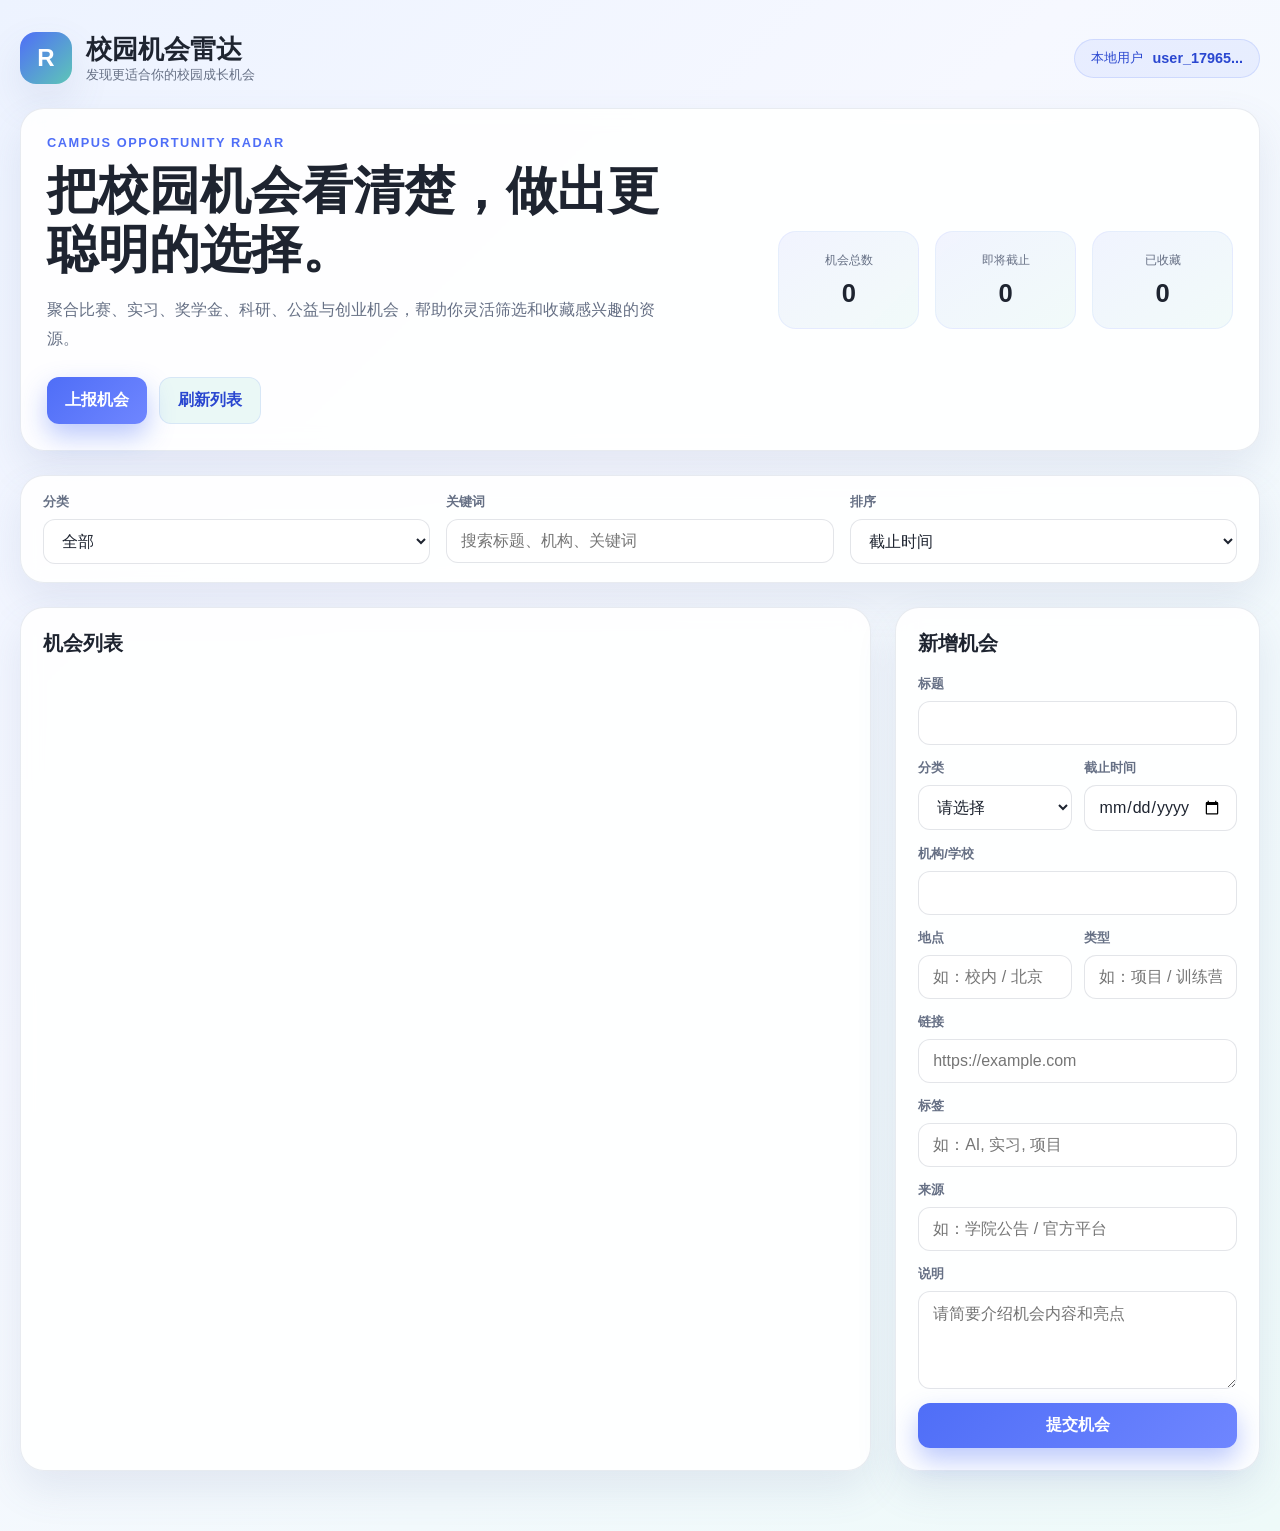
==== templates/index.html @ 20d59e8e "校园机会雷达first" ====
<!DOCTYPE html>
<html lang="zh-CN">
  <head>
    <meta charset="UTF-8" />
    <meta name="viewport" content="width=device-width, initial-scale=1.0" />
    <title>校园机会雷达</title>
    <link rel="stylesheet" href="/static/css/style.css" />
  </head>
  <body>
    <div class="page-shell">
      <header class="topbar">
        <div class="brand-wrap">
          <div class="brand-mark">R</div>
          <div>
            <div class="brand-name">校园机会雷达</div>
            <div class="brand-sub">发现更适合你的校园成长机会</div>
          </div>
        </div>
        <div class="user-pill">
          <span>本地用户</span>
          <strong id="userIdBadge">加载中...</strong>
        </div>
      </header>

      <main class="layout">
        <section class="hero panel">
          <div class="hero-copy">
            <p class="eyebrow">Campus Opportunity Radar</p>
            <h1>把校园机会看清楚，做出更聪明的选择。</h1>
            <p class="hero-text">
              聚合比赛、实习、奖学金、科研、公益与创业机会，帮助你灵活筛选和收藏感兴趣的资源。
            </p>
            <div class="cta-row">
              <button id="jumpToForm" class="primary-btn">上报机会</button>
              <button id="refreshBtn" class="ghost-btn">刷新列表</button>
            </div>
          </div>
          <div class="hero-metrics">
            <div class="stat-card">
              <span class="stat-label">机会总数</span>
              <strong id="totalCount">0</strong>
            </div>
            <div class="stat-card">
              <span class="stat-label">即将截止</span>
              <strong id="upcomingCount">0</strong>
            </div>
            <div class="stat-card">
              <span class="stat-label">已收藏</span>
              <strong id="bookmarkCount">0</strong>
            </div>
          </div>
        </section>

        <section class="panel filters-panel">
          <div class="control-group">
            <label for="categoryFilter">分类</label>
            <select id="categoryFilter">
              <option value="all">全部</option>
              <option value="比赛">比赛</option>
              <option value="实习">实习</option>
              <option value="奖学金">奖学金</option>
              <option value="科研">科研</option>
              <option value="公益">公益</option>
              <option value="创业">创业</option>
            </select>
          </div>

          <div class="control-group wide">
            <label for="searchInput">关键词</label>
            <input id="searchInput" type="text" placeholder="搜索标题、机构、关键词" />
          </div>

          <div class="control-group">
            <label for="sortSelect">排序</label>
            <select id="sortSelect">
              <option value="deadline">截止时间</option>
              <option value="featured">置顶推荐</option>
              <option value="newest">最新发布</option>
            </select>
          </div>
        </section>

        <section class="content-grid">
          <div class="panel list-panel">
            <div class="section-header">
              <h2>机会列表</h2>
            </div>
            <div id="opportunityList" class="opportunity-list"></div>
          </div>

          <aside class="panel side-panel">
            <div class="section-header">
              <h2>新增机会</h2>
            </div>

            <form id="opportunityForm" class="opportunity-form">
              <div class="field-group">
                <label for="titleInput">标题</label>
                <input id="titleInput" name="title" type="text" required />
              </div>

              <div class="two-col">
                <div class="field-group">
                  <label for="categoryInput">分类</label>
                  <select id="categoryInput" name="category" required>
                    <option value="">请选择</option>
                    <option value="比赛">比赛</option>
                    <option value="实习">实习</option>
                    <option value="奖学金">奖学金</option>
                    <option value="科研">科研</option>
                    <option value="公益">公益</option>
                    <option value="创业">创业</option>
                  </select>
                </div>

                <div class="field-group">
                  <label for="deadlineInput">截止时间</label>
                  <input id="deadlineInput" name="deadline" type="date" />
                </div>
              </div>

              <div class="field-group">
                <label for="institutionInput">机构/学校</label>
                <input id="institutionInput" name="institution" type="text" required />
              </div>

              <div class="two-col">
                <div class="field-group">
                  <label for="locationInput">地点</label>
                  <input id="locationInput" name="location" type="text" placeholder="如：校内 / 北京" />
                </div>

                <div class="field-group">
                  <label for="typeInput">类型</label>
                  <input id="typeInput" name="type" type="text" placeholder="如：项目 / 训练营" />
                </div>
              </div>

              <div class="field-group">
                <label for="urlInput">链接</label>
                <input id="urlInput" name="url" type="url" placeholder="https://example.com" />
              </div>

              <div class="field-group">
                <label for="tagsInput">标签</label>
                <input id="tagsInput" name="tags" type="text" placeholder="如：AI, 实习, 项目" />
              </div>

              <div class="field-group">
                <label for="sourceInput">来源</label>
                <input id="sourceInput" name="source" type="text" placeholder="如：学院公告 / 官方平台" />
              </div>

              <div class="field-group">
                <label for="descriptionInput">说明</label>
                <textarea id="descriptionInput" name="description" rows="4" placeholder="请简要介绍机会内容和亮点"></textarea>
              </div>

              <button type="submit" class="primary-btn full-width">提交机会</button>
            </form>
          </aside>
        </section>
      </main>
    </div>

    <script src="/static/js/app.js"></script>
  </body>
</html>
---- static/css/style.css ----
:root {
  --bg: #f4f7ff;
  --panel: rgba(255, 255, 255, 0.9);
  --panel-strong: #ffffff;
  --primary: #4f6ef7;
  --primary-dark: #2a47d0;
  --secondary: #5ec6b7;
  --accent: #ffb052;
  --text: #1e2430;
  --muted: #667085;
  --card-border: rgba(102, 112, 133, 0.18);
  --shadow: 0 18px 40px rgba(92, 109, 158, 0.12);
  --danger: #ef5b5b;
}

* {
  box-sizing: border-box;
}

html {
  scroll-behavior: smooth;
}

body {
  margin: 0;
  font-family: "Segoe UI", "PingFang SC", "Microsoft YaHei", sans-serif;
  background: linear-gradient(135deg, #edf3ff 0%, #f6f8ff 38%, #eefaf9 100%);
  color: var(--text);
}

button,
input,
select,
textarea {
  font: inherit;
}

button {
  cursor: pointer;
}

.page-shell {
  max-width: 1280px;
  margin: 0 auto;
  padding: 32px 20px 60px;
}

.topbar {
  display: flex;
  justify-content: space-between;
  align-items: center;
  gap: 16px;
  margin-bottom: 24px;
}

.brand-wrap {
  display: flex;
  align-items: center;
  gap: 14px;
}

.brand-mark {
  width: 52px;
  height: 52px;
  border-radius: 16px;
  background: linear-gradient(135deg, var(--primary) 0%, var(--secondary) 100%);
  color: white;
  display: grid;
  place-items: center;
  font-weight: 800;
  font-size: 1.5rem;
  box-shadow: var(--shadow);
}

.brand-name {
  font-size: 1.6rem;
  font-weight: 800;
}

.brand-sub {
  color: var(--muted);
  font-size: 0.8rem;
}

.user-pill {
  display: inline-flex;
  align-items: center;
  gap: 10px;
  background: rgba(79, 110, 247, 0.08);
  color: var(--primary-dark);
  border: 1px solid rgba(79, 110, 247, 0.16);
  border-radius: 999px;
  padding: 10px 16px;
  font-size: 0.8rem;
}

.user-pill strong {
  font-size: 0.9rem;
}

.panel {
  background: var(--panel);
  border: 1px solid rgba(130, 143, 173, 0.18);
  border-radius: 24px;
  box-shadow: var(--shadow);
  backdrop-filter: blur(10px);
}

.hero {
  display: grid;
  grid-template-columns: 1.4fr 0.9fr;
  gap: 24px;
  padding: 26px;
  margin-bottom: 24px;
}

.eyebrow {
  margin: 0 0 12px;
  color: var(--primary);
  font-size: 0.8rem;
  letter-spacing: 0.12em;
  text-transform: uppercase;
  font-weight: 700;
}

.hero-copy h1 {
  margin: 0;
  font-size: clamp(2rem, 4vw, 3.3rem);
  line-height: 1.15;
  max-width: 640px;
}

.hero-text {
  color: var(--muted);
  max-width: 620px;
  margin: 16px 0 0;
  line-height: 1.8;
}

.cta-row {
  margin-top: 24px;
  display: flex;
  flex-wrap: wrap;
  gap: 12px;
}

.primary-btn,
.ghost-btn,
.bookmark-btn {
  border: none;
  border-radius: 12px;
  padding: 12px 18px;
  font-weight: 700;
  transition: transform 0.2s ease, box-shadow 0.2s ease;
}

.primary-btn {
  background: linear-gradient(135deg, var(--primary) 0%, #6f86ff 100%);
  color: white;
  box-shadow: 0 12px 27px rgba(79, 110, 247, 0.38);
}

.ghost-btn {
  background: rgba(94, 198, 183, 0.12);
  color: var(--primary-dark);
  border: 1px solid rgba(79, 110, 247, 0.12);
}

.primary-btn:hover,
.ghost-btn:hover,
.bookmark-btn:hover {
  transform: translateY(-1px);
}

.full-width {
  width: 100%;
}

.hero-metrics {
  display: grid;
  grid-template-columns: repeat(3, minmax(0, 1fr));
  gap: 16px;
  align-content: center;
}

.stat-card {
  background: linear-gradient(145deg, rgba(79, 110, 247, 0.08), rgba(94, 198, 183, 0.08));
  border: 1px solid rgba(79, 110, 247, 0.08);
  border-radius: 18px;
  padding: 20px 14px;
  text-align: center;
}

.stat-label {
  display: block;
  color: var(--muted);
  font-size: 0.75rem;
  margin-bottom: 10px;
}

.stat-card strong {
  font-size: clamp(1.4rem, 2vw, 2rem);
}

.filters-panel {
  display: grid;
  grid-template-columns: repeat(3, minmax(0, 1fr));
  gap: 16px;
  padding: 18px 22px;
  margin-bottom: 24px;
}

.control-group {
  display: flex;
  flex-direction: column;
  gap: 8px;
}

.control-group label {
  color: var(--muted);
  font-size: 0.8rem;
  font-weight: 700;
}

.control-group input,
.control-group select,
.field-group input,
.field-group select,
.field-group textarea {
  width: 100%;
  border: 1px solid var(--card-border);
  background: rgba(255, 255, 255, 0.78);
  border-radius: 12px;
  padding: 12px 14px;
  outline: none;
  color: var(--text);
  transition: border-color 0.2s ease, box-shadow 0.2s ease;
}

.control-group input:focus,
.control-group select:focus,
.field-group input:focus,
.field-group select:focus,
.field-group textarea:focus {
  border-color: rgba(79, 110, 247, 0.7);
  box-shadow: 0 0 0 4px rgba(79, 110, 247, 0.08);
}

.content-grid {
  display: grid;
  grid-template-columns: 1.4fr 0.6fr;
  gap: 24px;
}

.list-panel,
.side-panel {
  padding: 22px;
}

.section-header {
  display: flex;
  align-items: center;
  justify-content: space-between;
  margin-bottom: 18px;
}

.section-header h2 {
  margin: 0;
  font-size: 1.25rem;
}

.opportunity-list {
  display: grid;
  gap: 16px;
}

.opportunity-card {
  padding: 18px 18px 14px;
  border-radius: 18px;
  border: 1px solid var(--card-border);
  background: var(--panel-strong);
  transition: transform 0.2s ease, box-shadow 0.2s ease;
}

.opportunity-card:hover {
  transform: translateY(-2px);
  box-shadow: 0 10px 28px rgba(54, 57, 95, 0.08);
}

.opportunity-card.featured {
  border-color: rgba(255, 176, 82, 0.5);
  background: linear-gradient(180deg, rgba(255, 176, 82, 0.05), rgba(255, 255, 255, 1));
}

.card-top {
  display: flex;
  justify-content: space-between;
  align-items: center;
  gap: 12px;
  margin-bottom: 10px;
}

.badge {
  display: inline-flex;
  align-items: center;
  justify-content: center;
  border-radius: 999px;
  padding: 6px 10px;
  font-size: 0.75rem;
  font-weight: 700;
  color: var(--primary-dark);
  background: rgba(79, 110, 247, 0.1);
}

.badge.orange {
  background: rgba(255, 176, 82, 0.14);
  color: #b76c16;
}

.badge.green {
  background: rgba(94, 198, 183, 0.12);
  color: #127d6f;
}

.badge.red {
  background: rgba(239, 91, 91, 0.12);
  color: #b53232;
}

.bookmark-btn {
  background: rgba(79, 110, 247, 0.08);
  color: var(--primary-dark);
}

.bookmark-btn.active {
  background: rgba(255, 176, 82, 0.2);
  color: #9a5d0a;
}

.opportunity-card h3 {
  margin: 0 0 10px;
  font-size: 1.2rem;
}

.meta-grid {
  display: flex;
  flex-wrap: wrap;
  gap: 8px 12px;
  color: var(--muted);
  font-size: 0.9rem;
  margin-bottom: 12px;
}

.opportunity-card p {
  margin: 0 0 12px;
  color: #334155;
  line-height: 1.7;
}

.tag-list {
  display: flex;
  flex-wrap: wrap;
  gap: 8px;
  margin-bottom: 12px;
}

.tag {
  background: rgba(126, 141, 179, 0.08);
  color: #4f5d7a;
  padding: 5px 10px;
  border-radius: 999px;
  font-size: 0.75rem;
}

.card-bottom {
  display: flex;
  justify-content: space-between;
  align-items: center;
  gap: 12px;
  color: var(--muted);
  font-size: 0.9rem;
}

.card-link {
  color: var(--primary-dark);
  text-decoration: none;
  font-weight: 700;
}

.opportunity-form {
  display: flex;
  flex-direction: column;
  gap: 14px;
}

.field-group {
  display: flex;
  flex-direction: column;
  gap: 8px;
}

.field-group label {
  font-size: 0.82rem;
  font-weight: 700;
  color: var(--muted);
}

.two-col {
  display: grid;
  grid-template-columns: repeat(2, minmax(0, 1fr));
  gap: 12px;
}

textarea {
  resize: vertical;
}

.empty-state {
  padding: 34px 18px;
  border: 1px dashed rgba(102, 112, 133, 0.35);
  border-radius: 18px;
  text-align: center;
  color: var(--muted);
  background: rgba(255, 255, 255, 0.35);
}

@media (max-width: 980px) {
  .hero,
  .content-grid {
    grid-template-columns: 1fr;
  }

  .filters-panel {
    grid-template-columns: 1fr;
  }
}

@media (max-width: 640px) {
  .page-shell {
    padding: 18px 12px 38px;
  }

  .topbar {
    flex-direction: column;
    align-items: flex-start;
  }

  .hero-metrics,
  .two-col {
    grid-template-columns: 1fr;
  }

  .card-bottom {
    flex-direction: column;
    align-items: flex-start;
  }
}
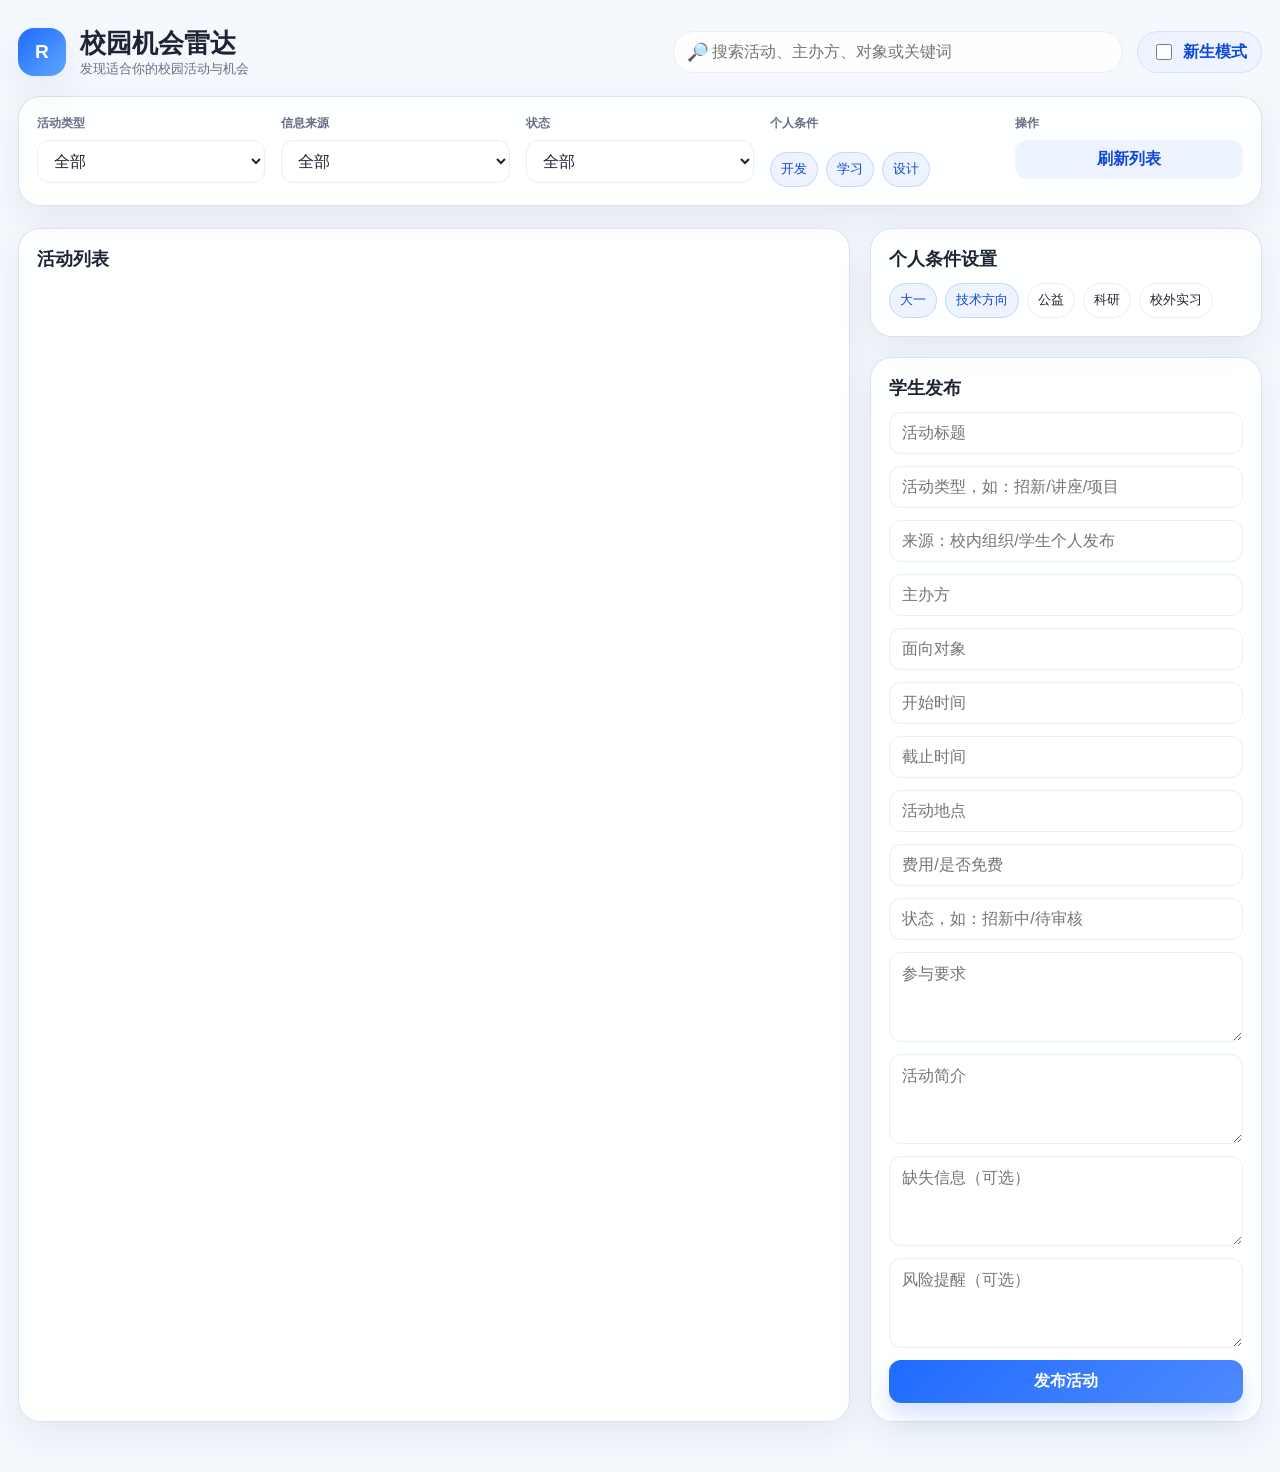
==== commit 78157d21: "校园机会雷达second" ====
--- a/templates/index.html
+++ b/templates/index.html
@@ -4,165 +4,138 @@
     <meta charset="UTF-8" />
     <meta name="viewport" content="width=device-width, initial-scale=1.0" />
     <title>校园机会雷达</title>
-    <link rel="stylesheet" href="/static/css/style.css" />
+    <link rel="stylesheet" href="/static/style.css" />
   </head>
   <body>
-    <div class="page-shell">
+    <div class="shell">
       <header class="topbar">
-        <div class="brand-wrap">
+        <div class="brand">
           <div class="brand-mark">R</div>
           <div>
             <div class="brand-name">校园机会雷达</div>
-            <div class="brand-sub">发现更适合你的校园成长机会</div>
+            <div class="brand-sub">发现适合你的校园活动与机会</div>
           </div>
         </div>
-        <div class="user-pill">
-          <span>本地用户</span>
-          <strong id="userIdBadge">加载中...</strong>
+
+        <div class="header-tools">
+          <div class="search-box">
+            <span class="search-icon">🔎</span>
+            <input id="searchInput" type="text" placeholder="搜索活动、主办方、对象或关键词" />
+          </div>
+
+          <label class="mode-toggle">
+            <input id="newStudentMode" type="checkbox" />
+            <span>新生模式</span>
+          </label>
         </div>
       </header>
 
-      <main class="layout">
-        <section class="hero panel">
-          <div class="hero-copy">
-            <p class="eyebrow">Campus Opportunity Radar</p>
-            <h1>把校园机会看清楚，做出更聪明的选择。</h1>
-            <p class="hero-text">
-              聚合比赛、实习、奖学金、科研、公益与创业机会，帮助你灵活筛选和收藏感兴趣的资源。
-            </p>
-            <div class="cta-row">
-              <button id="jumpToForm" class="primary-btn">上报机会</button>
-              <button id="refreshBtn" class="ghost-btn">刷新列表</button>
+      <section class="filters-panel">
+        <div class="field">
+          <label for="typeFilter">活动类型</label>
+          <select id="typeFilter">
+            <option value="">全部</option>
+            <option value="招新">招新</option>
+            <option value="培训 / 实践">培训 / 实践</option>
+            <option value="学习交流">学习交流</option>
+            <option value="项目 / 竞赛">项目 / 竞赛</option>
+            <option value="招募">招募</option>
+            <option value="讲座 / 交流">讲座 / 交流</option>
+            <option value="个人发布 / 招募">个人发布 / 招募</option>
+            <option value="营销 / 推广">营销 / 推广</option>
+          </select>
+        </div>
+
+        <div class="field">
+          <label for="sourceFilter">信息来源</label>
+          <select id="sourceFilter">
+            <option value="">全部</option>
+            <option value="校内组织">校内组织</option>
+            <option value="学生个人发布">学生个人发布</option>
+          </select>
+        </div>
+
+        <div class="field">
+          <label for="statusFilter">状态</label>
+          <select id="statusFilter">
+            <option value="">全部</option>
+            <option value="招新中">招新中</option>
+            <option value="待审核">待审核</option>
+            <option value="待核实">待核实</option>
+            <option value="长期招募中">长期招募中</option>
+            <option value="持续进行中">持续进行中</option>
+          </select>
+        </div>
+
+        <div class="field">
+          <label>个人条件</label>
+          <div class="chip-list">
+            <button class="chip active" type="button" data-tag="开发">开发</button>
+            <button class="chip active" type="button" data-tag="学习">学习</button>
+            <button class="chip active" type="button" data-tag="设计">设计</button>
+          </div>
+        </div>
+
+        <div class="field">
+          <label>操作</label>
+          <button id="refreshBtn" class="secondary-btn" type="button">刷新列表</button>
+        </div>
+      </section>
+
+      <main class="content-layout">
+        <section class="main-column">
+          <div class="section-title">
+            <h2>活动列表</h2>
+          </div>
+          <div id="activityList" class="activity-list"></div>
+        </section>
+
+        <aside class="sidebar">
+          <div class="card personal-card">
+            <h3>个人条件设置</h3>
+            <div class="chip-list">
+              <span class="chip active">大一</span>
+              <span class="chip active">技术方向</span>
+              <span class="chip">公益</span>
+              <span class="chip">科研</span>
+              <span class="chip">校外实习</span>
             </div>
           </div>
-          <div class="hero-metrics">
-            <div class="stat-card">
-              <span class="stat-label">机会总数</span>
-              <strong id="totalCount">0</strong>
-            </div>
-            <div class="stat-card">
-              <span class="stat-label">即将截止</span>
-              <strong id="upcomingCount">0</strong>
-            </div>
-            <div class="stat-card">
-              <span class="stat-label">已收藏</span>
-              <strong id="bookmarkCount">0</strong>
-            </div>
+
+          <div class="card publish-card">
+            <h3>学生发布</h3>
+            <form id="publishForm" class="publish-form">
+              <input type="text" name="title" placeholder="活动标题" required />
+              <input type="text" name="type" placeholder="活动类型，如：招新/讲座/项目" />
+              <input type="text" name="source" placeholder="来源：校内组织/学生个人发布" />
+              <input type="text" name="organizer" placeholder="主办方" />
+              <input type="text" name="target" placeholder="面向对象" />
+              <input type="text" name="start_time" placeholder="开始时间" />
+              <input type="text" name="deadline" placeholder="截止时间" />
+              <input type="text" name="location" placeholder="活动地点" />
+              <input type="text" name="fee" placeholder="费用/是否免费" />
+              <input type="text" name="status" placeholder="状态，如：招新中/待审核" />
+              <textarea name="requirements" placeholder="参与要求"></textarea>
+              <textarea name="description" placeholder="活动简介" required></textarea>
+              <textarea name="missing_info" placeholder="缺失信息（可选）"></textarea>
+              <textarea name="risk_note" placeholder="风险提醒（可选）"></textarea>
+              <button class="primary-btn" type="submit">发布活动</button>
+            </form>
           </div>
-        </section>
-
-        <section class="panel filters-panel">
-          <div class="control-group">
-            <label for="categoryFilter">分类</label>
-            <select id="categoryFilter">
-              <option value="all">全部</option>
-              <option value="比赛">比赛</option>
-              <option value="实习">实习</option>
-              <option value="奖学金">奖学金</option>
-              <option value="科研">科研</option>
-              <option value="公益">公益</option>
-              <option value="创业">创业</option>
-            </select>
-          </div>
-
-          <div class="control-group wide">
-            <label for="searchInput">关键词</label>
-            <input id="searchInput" type="text" placeholder="搜索标题、机构、关键词" />
-          </div>
-
-          <div class="control-group">
-            <label for="sortSelect">排序</label>
-            <select id="sortSelect">
-              <option value="deadline">截止时间</option>
-              <option value="featured">置顶推荐</option>
-              <option value="newest">最新发布</option>
-            </select>
-          </div>
-        </section>
-
-        <section class="content-grid">
-          <div class="panel list-panel">
-            <div class="section-header">
-              <h2>机会列表</h2>
-            </div>
-            <div id="opportunityList" class="opportunity-list"></div>
-          </div>
-
-          <aside class="panel side-panel">
-            <div class="section-header">
-              <h2>新增机会</h2>
-            </div>
-
-            <form id="opportunityForm" class="opportunity-form">
-              <div class="field-group">
-                <label for="titleInput">标题</label>
-                <input id="titleInput" name="title" type="text" required />
-              </div>
-
-              <div class="two-col">
-                <div class="field-group">
-                  <label for="categoryInput">分类</label>
-                  <select id="categoryInput" name="category" required>
-                    <option value="">请选择</option>
-                    <option value="比赛">比赛</option>
-                    <option value="实习">实习</option>
-                    <option value="奖学金">奖学金</option>
-                    <option value="科研">科研</option>
-                    <option value="公益">公益</option>
-                    <option value="创业">创业</option>
-                  </select>
-                </div>
-
-                <div class="field-group">
-                  <label for="deadlineInput">截止时间</label>
-                  <input id="deadlineInput" name="deadline" type="date" />
-                </div>
-              </div>
-
-              <div class="field-group">
-                <label for="institutionInput">机构/学校</label>
-                <input id="institutionInput" name="institution" type="text" required />
-              </div>
-
-              <div class="two-col">
-                <div class="field-group">
-                  <label for="locationInput">地点</label>
-                  <input id="locationInput" name="location" type="text" placeholder="如：校内 / 北京" />
-                </div>
-
-                <div class="field-group">
-                  <label for="typeInput">类型</label>
-                  <input id="typeInput" name="type" type="text" placeholder="如：项目 / 训练营" />
-                </div>
-              </div>
-
-              <div class="field-group">
-                <label for="urlInput">链接</label>
-                <input id="urlInput" name="url" type="url" placeholder="https://example.com" />
-              </div>
-
-              <div class="field-group">
-                <label for="tagsInput">标签</label>
-                <input id="tagsInput" name="tags" type="text" placeholder="如：AI, 实习, 项目" />
-              </div>
-
-              <div class="field-group">
-                <label for="sourceInput">来源</label>
-                <input id="sourceInput" name="source" type="text" placeholder="如：学院公告 / 官方平台" />
-              </div>
-
-              <div class="field-group">
-                <label for="descriptionInput">说明</label>
-                <textarea id="descriptionInput" name="description" rows="4" placeholder="请简要介绍机会内容和亮点"></textarea>
-              </div>
-
-              <button type="submit" class="primary-btn full-width">提交机会</button>
-            </form>
-          </aside>
-        </section>
+        </aside>
       </main>
     </div>
 
-    <script src="/static/js/app.js"></script>
+    <div id="detailModal" class="modal hidden" aria-hidden="true">
+      <div class="modal-panel">
+        <div class="modal-header">
+          <h3 data-role="detail-title">活动详情</h3>
+          <button id="closeDetail" class="close-btn" type="button" aria-label="关闭">×</button>
+        </div>
+        <div data-role="detail-body"></div>
+      </div>
+    </div>
+
+    <script src="/static/app.js"></script>
   </body>
 </html>
--- a/static/style.css
+++ b/static/style.css
@@ -0,0 +1,577 @@
+:root {
+  --primary: #1f6bff;
+  --primary-soft: #edf4ff;
+  --primary-deep: #1148d8;
+  --text: #1d2433;
+  --muted: #667085;
+  --line: #e8edf6;
+  --card: #ffffff;
+  --bg: #f5f8fd;
+  --success: #1f9d67;
+  --warning: #ff8a00;
+  --danger: #d83f3f;
+  --danger-soft: #fff1f1;
+  --shadow: 0 14px 36px rgba(21, 58, 120, 0.08);
+  --radius-lg: 22px;
+  --radius-md: 14px;
+}
+
+* {
+  box-sizing: border-box;
+}
+
+html {
+  scroll-behavior: smooth;
+}
+
+body {
+  margin: 0;
+  background: var(--bg);
+  color: var(--text);
+  font-family: 'Segoe UI', 'PingFang SC', 'Microsoft YaHei', sans-serif;
+}
+
+button,
+input,
+select,
+textarea {
+  font: inherit;
+}
+
+button {
+  cursor: pointer;
+}
+
+input,
+select,
+textarea {
+  width: 100%;
+  border: 1px solid var(--line);
+  background: #fff;
+  border-radius: 12px;
+  padding: 11px 12px;
+  color: var(--text);
+  outline: none;
+  transition: border-color 0.2s ease, box-shadow 0.2s ease;
+}
+
+input:focus,
+select:focus,
+textarea:focus {
+  border-color: rgba(31, 107, 255, 0.5);
+  box-shadow: 0 0 0 4px rgba(31, 107, 255, 0.08);
+}
+
+textarea {
+  min-height: 90px;
+  resize: vertical;
+}
+
+.shell {
+  max-width: 1280px;
+  margin: 0 auto;
+  padding: 26px 18px 50px;
+}
+
+.topbar {
+  display: flex;
+  justify-content: space-between;
+  gap: 20px;
+  align-items: center;
+  margin-bottom: 18px;
+}
+
+.brand {
+  display: flex;
+  align-items: center;
+  gap: 14px;
+}
+
+.brand-mark {
+  width: 48px;
+  height: 48px;
+  border-radius: 16px;
+  background: linear-gradient(135deg, var(--primary) 0%, #5ea6ff 100%);
+  display: grid;
+  place-items: center;
+  color: #fff;
+  font-weight: 800;
+  font-size: 1.2rem;
+  box-shadow: var(--shadow);
+}
+
+.brand-name {
+  font-size: clamp(1.3rem, 2vw, 1.8rem);
+  font-weight: 800;
+}
+
+.brand-sub {
+  font-size: 0.8rem;
+  color: var(--muted);
+}
+
+.header-tools {
+  display: flex;
+  align-items: center;
+  gap: 14px;
+}
+
+.search-box {
+  position: relative;
+  width: min(450px, 50vw);
+}
+
+.search-icon {
+  position: absolute;
+  left: 14px;
+  top: 50%;
+  transform: translateY(-50%);
+  color: var(--muted);
+  font-size: 1.1rem;
+}
+
+.search-box input {
+  padding-left: 38px;
+  background: rgba(255, 255, 255, 0.92);
+  border-radius: 999px;
+}
+
+.mode-toggle {
+  display: inline-flex;
+  align-items: center;
+  gap: 8px;
+  background: var(--primary-soft);
+  border: 1px solid rgba(31, 107, 255, 0.12);
+  color: var(--primary-deep);
+  padding: 9px 14px;
+  border-radius: 999px;
+  font-weight: 600;
+}
+
+.mode-toggle input {
+  width: 16px;
+  height: 16px;
+  accent-color: var(--primary);
+}
+
+.filters-panel {
+  display: grid;
+  grid-template-columns: repeat(5, minmax(0, 1fr));
+  gap: 16px;
+  background: rgba(255, 255, 255, 0.9);
+  border: 1px solid rgba(212, 218, 230, 0.8);
+  border-radius: var(--radius-lg);
+  padding: 18px;
+  box-shadow: var(--shadow);
+  margin-bottom: 22px;
+}
+
+.field {
+  display: flex;
+  flex-direction: column;
+  gap: 8px;
+}
+
+.field label {
+  color: var(--muted);
+  font-size: 0.76rem;
+  font-weight: 700;
+}
+
+.content-layout {
+  display: grid;
+  grid-template-columns: minmax(0, 1.7fr) minmax(300px, 0.8fr);
+  gap: 20px;
+}
+
+.main-column,
+.sidebar .card {
+  background: rgba(255, 255, 255, 0.9);
+  border: 1px solid rgba(212, 218, 230, 0.8);
+  border-radius: var(--radius-lg);
+  box-shadow: var(--shadow);
+}
+
+.main-column {
+  padding: 18px;
+}
+
+.section-title {
+  display: flex;
+  justify-content: space-between;
+  align-items: center;
+  gap: 12px;
+  margin-bottom: 16px;
+}
+
+.section-title h2,
+.card h3 {
+  margin: 0;
+  font-size: 1.1rem;
+}
+
+.secondary-btn,
+.primary-btn,
+.inline-btn,
+.favorite-btn,
+.signup-btn {
+  border: none;
+  border-radius: 12px;
+  font-weight: 700;
+  transition: transform 0.2s ease, opacity 0.2s ease;
+}
+
+.secondary-btn {
+  background: var(--primary-soft);
+  color: var(--primary-deep);
+  padding: 9px 12px;
+}
+
+.primary-btn {
+  background: linear-gradient(135deg, var(--primary) 0%, #4e8aff 100%);
+  color: #fff;
+  padding: 11px 16px;
+  box-shadow: 0 12px 20px rgba(31, 107, 255, 0.18);
+}
+
+.secondary-btn:hover,
+.primary-btn:hover,
+.inline-btn:hover,
+.favorite-btn:hover,
+.signup-btn:hover {
+  transform: translateY(-1px);
+}
+
+.activity-list {
+  display: grid;
+  gap: 16px;
+}
+
+.activity-card {
+  border: 1px solid var(--line);
+  border-radius: 18px;
+  background: linear-gradient(180deg, #fff 0%, #fbfcff 100%);
+  padding: 18px;
+  cursor: pointer;
+  transition: box-shadow 0.2s ease, border-color 0.2s ease;
+}
+
+.activity-card:hover {
+  box-shadow: 0 16px 28px rgba(57, 86, 160, 0.08);
+  border-color: rgba(31, 107, 255, 0.18);
+}
+
+.card-header {
+  display: flex;
+  justify-content: space-between;
+  align-items: flex-start;
+  gap: 16px;
+  margin-bottom: 12px;
+}
+
+.card-title {
+  margin: 0;
+  font-size: 1.18rem;
+  line-height: 1.5;
+}
+
+.badge-row {
+  display: flex;
+  align-items: center;
+  gap: 8px;
+  flex-wrap: wrap;
+}
+
+.badge {
+  display: inline-flex;
+  align-items: center;
+  justify-content: center;
+  padding: 5px 10px;
+  border-radius: 999px;
+  font-size: 0.72rem;
+  font-weight: 700;
+}
+
+.badge.blue {
+  background: rgba(31, 107, 255, 0.1);
+  color: var(--primary-deep);
+}
+
+.badge.green {
+  background: rgba(31, 157, 103, 0.1);
+  color: var(--success);
+}
+
+.badge.red {
+  background: rgba(216, 63, 63, 0.08);
+  color: var(--danger);
+}
+
+.badge.orange {
+  background: rgba(255, 138, 0, 0.12);
+  color: #b46800;
+}
+
+.card-meta {
+  display: flex;
+  flex-wrap: wrap;
+  gap: 6px 12px;
+  color: var(--muted);
+  font-size: 0.82rem;
+  margin-bottom: 12px;
+}
+
+.card-summary {
+  margin: 0;
+  color: #334155;
+  line-height: 1.72;
+}
+
+.meta-grid {
+  display: grid;
+  grid-template-columns: repeat(2, minmax(0, 1fr));
+  gap: 10px 16px;
+  margin-top: 16px;
+}
+
+.metric {
+  padding: 10px 12px;
+  border-radius: 12px;
+  background: var(--primary-soft);
+}
+
+.metric-label {
+  display: block;
+  color: var(--muted);
+  font-size: 0.72rem;
+  margin-bottom: 4px;
+}
+
+.metric strong {
+  font-size: 0.96rem;
+}
+
+.warning-box,
+.risk-box {
+  margin-top: 14px;
+  padding: 10px 12px;
+  border-radius: 12px;
+  font-size: 0.82rem;
+  line-height: 1.6;
+}
+
+.warning-box {
+  background: var(--danger-soft);
+  color: var(--danger);
+  border: 1px solid rgba(216, 63, 63, 0.12);
+}
+
+.risk-box {
+  background: rgba(255, 138, 0, 0.08);
+  color: #b16200;
+  border: 1px solid rgba(255, 138, 0, 0.12);
+}
+
+.warning-text,
+.risk-text {
+  color: inherit;
+  font-weight: 700;
+}
+
+.card-actions {
+  display: flex;
+  justify-content: space-between;
+  align-items: center;
+  gap: 12px;
+  margin-top: 16px;
+}
+
+.inline-btn,
+.favorite-btn,
+.signup-btn {
+  padding: 9px 12px;
+  border-radius: 10px;
+}
+
+.inline-btn {
+  background: #eef3ff;
+  color: var(--primary-deep);
+}
+
+.favorite-btn {
+  background: rgba(31, 107, 255, 0.08);
+  color: var(--primary-deep);
+}
+
+.favorite-btn.active,
+.signup-btn.active {
+  background: rgba(31, 157, 103, 0.12);
+  color: var(--success);
+}
+
+.signup-btn {
+  background: rgba(31, 107, 255, 0.08);
+  color: var(--primary-deep);
+}
+
+.sidebar {
+  display: flex;
+  flex-direction: column;
+  gap: 20px;
+}
+
+.card {
+  padding: 18px;
+}
+
+.personal-card,
+.publish-card {
+  background: rgba(255, 255, 255, 0.92);
+}
+
+.chip-list {
+  display: flex;
+  flex-wrap: wrap;
+  gap: 8px;
+  margin-top: 12px;
+}
+
+.chip {
+  padding: 8px 10px;
+  border: 1px solid var(--line);
+  background: #fff;
+  border-radius: 999px;
+  color: var(--text);
+  font-size: 0.8rem;
+}
+
+.chip.active {
+  background: var(--primary-soft);
+  border-color: rgba(31, 107, 255, 0.2);
+  color: var(--primary-deep);
+}
+
+.publish-form {
+  display: flex;
+  flex-direction: column;
+  gap: 12px;
+  margin-top: 12px;
+}
+
+.modal {
+  position: fixed;
+  inset: 0;
+  background: rgba(15, 25, 41, 0.52);
+  display: grid;
+  place-items: center;
+  padding: 20px;
+  z-index: 50;
+}
+
+.modal.hidden {
+  display: none;
+}
+
+.modal-panel {
+  width: min(760px, 94vw);
+  background: #fff;
+  border-radius: 24px;
+  box-shadow: 0 30px 80px rgba(20, 34, 60, 0.3);
+  padding: 20px 22px;
+  max-height: 90vh;
+  overflow: auto;
+}
+
+.modal-header {
+  display: flex;
+  justify-content: space-between;
+  align-items: start;
+  gap: 12px;
+  margin-bottom: 12px;
+}
+
+.modal-header h3 {
+  margin: 0;
+  font-size: 1.4rem;
+}
+
+.close-btn {
+  border: none;
+  background: transparent;
+  font-size: 1.8rem;
+  line-height: 1;
+  color: var(--muted);
+  cursor: pointer;
+}
+
+.detail-content {
+  display: grid;
+  gap: 14px;
+}
+
+.detail-section {
+  padding: 12px 14px;
+  border: 1px solid var(--line);
+  border-radius: 14px;
+  background: #fafcff;
+}
+
+.detail-section h4 {
+  margin: 0 0 8px;
+  font-size: 0.96rem;
+}
+
+.detail-grid {
+  display: grid;
+  grid-template-columns: repeat(2, minmax(0, 1fr));
+  gap: 10px 16px;
+  color: #334155;
+}
+
+.empty-state {
+  background: rgba(255, 255, 255, 0.7);
+  border: 1px dashed rgba(31, 107, 255, 0.25);
+  border-radius: 16px;
+  padding: 36px 18px;
+  text-align: center;
+  color: var(--muted);
+}
+
+@media (max-width: 980px) {
+  .filters-panel {
+    grid-template-columns: repeat(2, minmax(0, 1fr));
+  }
+
+  .content-layout {
+    grid-template-columns: 1fr;
+  }
+}
+
+@media (max-width: 680px) {
+  .topbar {
+    flex-direction: column;
+    align-items: stretch;
+  }
+
+  .header-tools {
+    flex-direction: column;
+    align-items: stretch;
+  }
+
+  .search-box {
+    width: 100%;
+  }
+
+  .filters-panel,
+  .meta-grid,
+  .detail-grid {
+    grid-template-columns: 1fr;
+  }
+
+  .card-header,
+  .card-actions,
+  .modal-header {
+    flex-direction: column;
+    align-items: flex-start;
+  }
+}
